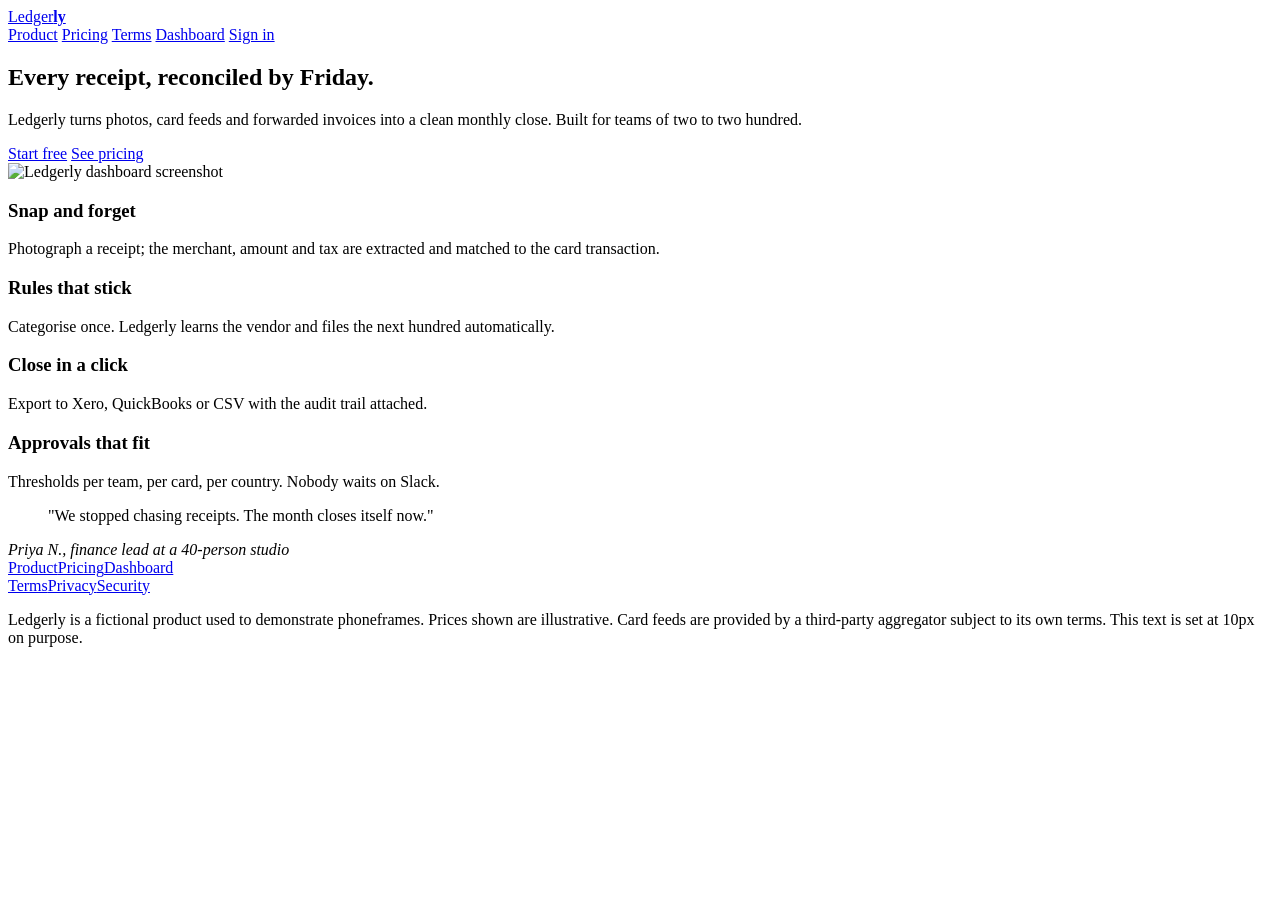
==== examples/showcase/site/index.html @ 3290baac "Showcase: Ledgerly demo site with six planted mobile bugs, make showcase" ====
<!doctype html>
<html lang="en">
<head>
<meta charset="utf-8">
<meta name="viewport" content="width=device-width, initial-scale=1">
<title>Ledgerly - expense tracking for small teams</title>
<link rel="stylesheet" href="/static/style.css">
</head>
<body>
<header class="top">
  <div class="wrap">
    <a class="logo" href="/">Ledger<b>ly</b></a>
    <nav class="nav">
      <a href="/">Product</a>
      <a href="/pricing" class="keep">Pricing</a>
      <a href="/terms">Terms</a>
      <a href="/dashboard">Dashboard</a>
      <a class="cta" href="/login">Sign in</a>
    </nav>
  </div>
</header>

<main>
  <section class="hero wrap">
    <h1>Every receipt, reconciled by Friday.</h1>
    <p class="lede">Ledgerly turns photos, card feeds and forwarded invoices into a clean monthly close. Built for teams of two to two hundred.</p>
    <div class="actions">
      <a class="btn" href="/login">Start free</a>
      <a class="btn ghost" href="/pricing">See pricing</a>
    </div>
    <img class="shot" src="/static/hero.svg" width="760" height="420" alt="Ledgerly dashboard screenshot">
  </section>

  <section class="features wrap">
    <div class="feature"><h3>Snap and forget</h3><p>Photograph a receipt; the merchant, amount and tax are extracted and matched to the card transaction.</p></div>
    <div class="feature"><h3>Rules that stick</h3><p>Categorise once. Ledgerly learns the vendor and files the next hundred automatically.</p></div>
    <div class="feature"><h3>Close in a click</h3><p>Export to Xero, QuickBooks or CSV with the audit trail attached.</p></div>
    <div class="feature"><h3>Approvals that fit</h3><p>Thresholds per team, per card, per country. Nobody waits on Slack.</p></div>
  </section>

  <section class="quote wrap">
    <blockquote>"We stopped chasing receipts. The month closes itself now."</blockquote>
    <cite>Priya N., finance lead at a 40-person studio</cite>
  </section>
</main>

<footer>
  <div class="wrap">
    <div class="cols">
      <div><a href="/">Product</a><a href="/pricing">Pricing</a><a href="/dashboard">Dashboard</a></div>
      <div><a href="/terms">Terms</a><a href="/terms">Privacy</a><a href="/terms">Security</a></div>
    </div>
    <p class="fine">Ledgerly is a fictional product used to demonstrate phoneframes. Prices shown are illustrative. Card feeds are provided by a third-party aggregator subject to its own terms. This text is set at 10px on purpose.</p>
  </div>
</footer>
</body>
</html>
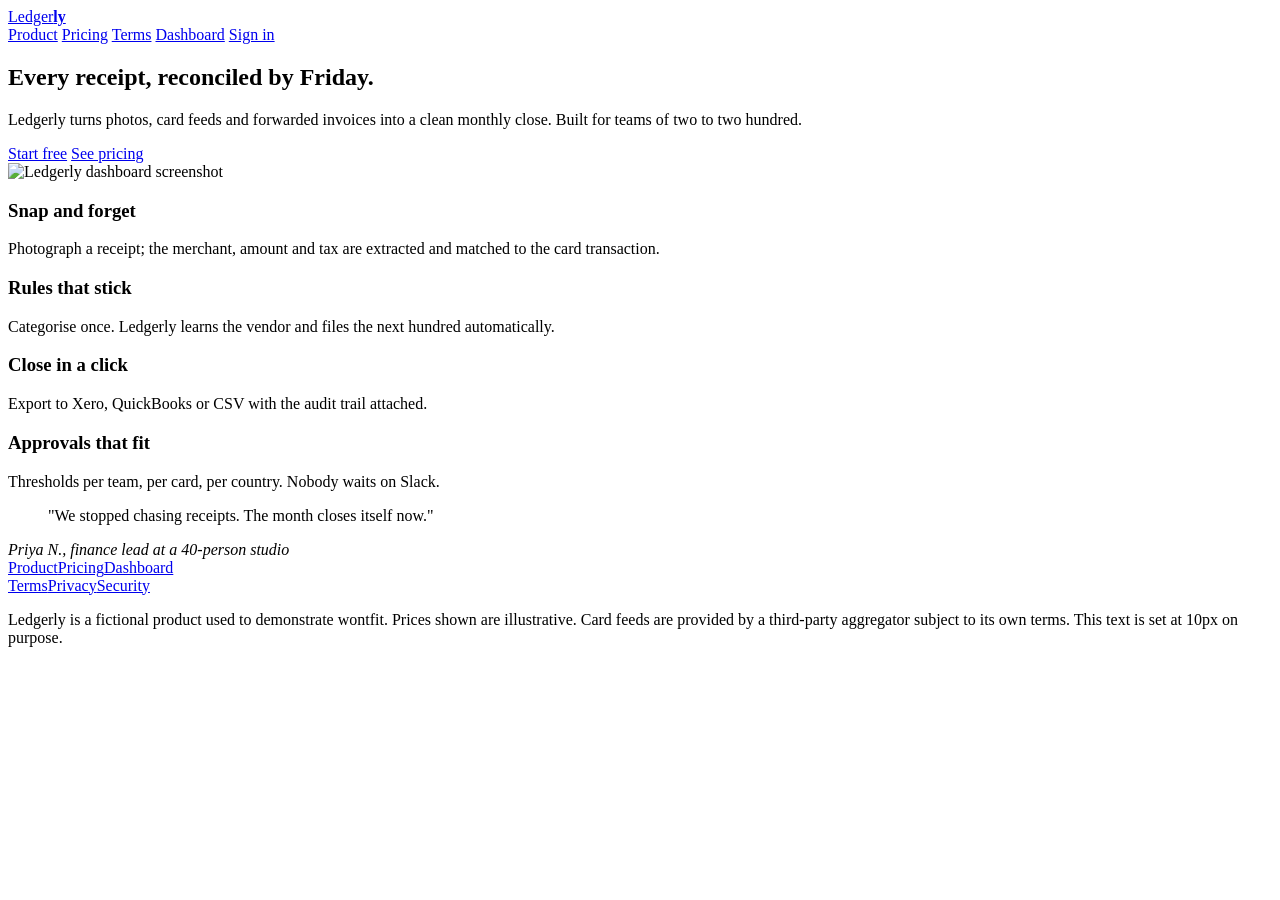
==== commit 2716b396: "Rename phoneframes to wontfit Package, module and console script are wontfit; the harness moved to /" ====
--- a/examples/showcase/site/index.html
+++ b/examples/showcase/site/index.html
@@ -50,7 +50,7 @@
       <div><a href="/">Product</a><a href="/pricing">Pricing</a><a href="/dashboard">Dashboard</a></div>
       <div><a href="/terms">Terms</a><a href="/terms">Privacy</a><a href="/terms">Security</a></div>
     </div>
-    <p class="fine">Ledgerly is a fictional product used to demonstrate phoneframes. Prices shown are illustrative. Card feeds are provided by a third-party aggregator subject to its own terms. This text is set at 10px on purpose.</p>
+    <p class="fine">Ledgerly is a fictional product used to demonstrate wontfit. Prices shown are illustrative. Card feeds are provided by a third-party aggregator subject to its own terms. This text is set at 10px on purpose.</p>
   </div>
 </footer>
 </body>
